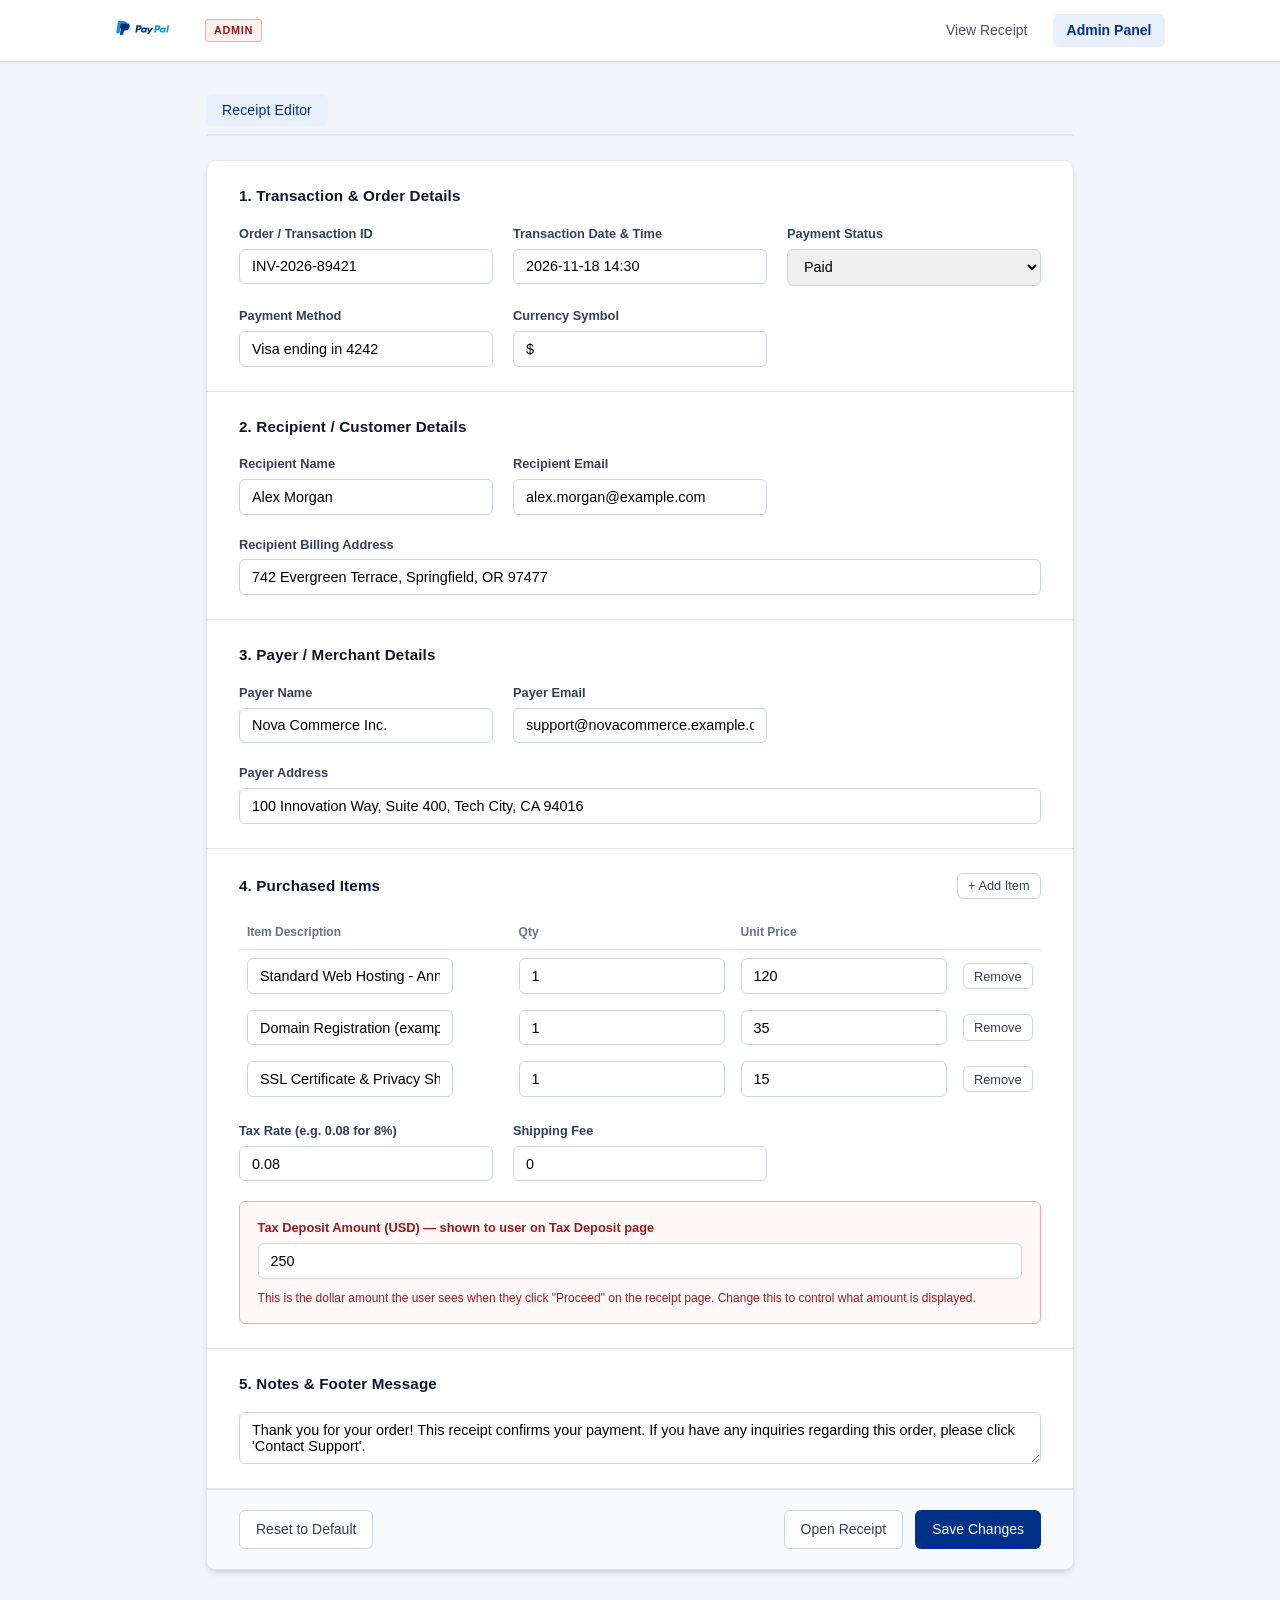
==== admin/index.html @ ca0fb989 "new fix" ====
<!DOCTYPE html>
<html lang="en">
<head>
  <meta charset="UTF-8">
  <meta name="viewport" content="width=device-width, initial-scale=1.0">
  <title>Admin Dashboard – PayPal</title>
  <link rel="stylesheet" href="../styles.css">
  <style>
    /* ── PayPal admin theme overrides ── */
    :root {
      --primary: #003087;
      --primary-hover: #002168;
      --primary-light: #e8f0fb;
    }

    header.site-header {
      border-bottom: 1px solid #d9dde3;
      background: #fff;
    }

    .pp-admin-logo {
      display: flex;
      align-items: center;
      gap: 10px;
      text-decoration: none;
    }

    .pp-admin-logo svg { display: block; flex-shrink: 0; }

    .pp-admin-badge {
      font-size: 0.68rem;
      font-weight: 700;
      background: #fff0f0;
      color: #991b1b;
      border: 1px solid #fca5a5;
      padding: 2px 8px;
      border-radius: 3px;
      letter-spacing: 0.06em;
      text-transform: uppercase;
    }

    .tab-btn {
      font-size: 0.875rem;
      letter-spacing: 0.01em;
      font-weight: 500;
    }

    .tab-btn.active {
      color: #003087;
      background-color: #e8f0fb;
    }

    .btn-primary {
      background-color: #003087;
    }

    .btn-primary:hover { background-color: #002168; }

    .nav-link.active {
      color: #003087;
      background-color: #e8f0fb;
    }

    /* Tax deposit field highlight */
    .tax-deposit-field {
      grid-column: 1 / -1;
      border: 1px solid #fca5a5;
      border-radius: 6px;
      padding: 1rem 1.1rem;
      background: #fff8f8;
    }

    .tax-deposit-field label { color: #991b1b !important; }
    .tax-deposit-field small { color: #991b1b; font-size: 0.75rem; margin-top: 0.3rem; display: block; }

    .form-section-title { font-size: 0.95rem; letter-spacing: 0.01em; }
  </style>
</head>
<body>

  <!-- Top Navigation -->
  <header class="site-header">
    <div class="header-container">
      <a href="/admin" class="pp-admin-logo">
        <!-- PayPal wordmark SVG -->
        <svg xmlns="http://www.w3.org/2000/svg" width="80" height="21" viewBox="0 0 124 33" fill="none" aria-label="PayPal">
          <path d="M18.571 6.113c-.428-2.783-2.924-4.6-6.49-4.6H4.826C4.3 1.513 3.86 1.9 3.78 2.42L1.013 19.973c-.06.386.24.734.63.734h4.593l1.154-7.325-.036.228c.08-.52.515-.907 1.04-.907h2.168c4.254 0 7.587-1.729 8.562-6.728.029-.147.054-.291.075-.432c.117-.748.117-1.254-.047-1.84" fill="#009cde"/>
          <path d="M18.571 6.113c-.16.98-.472 1.886-.932 2.698-1.138 1.954-3.207 2.966-5.985 2.966H9.496c-.525 0-.96.387-1.04.907l-1.218 7.733-.345 2.189c-.052.33.203.628.537.628h3.775c.46 0 .847-.334.919-.789l.038-.196.729-4.624.047-.254c.072-.455.46-.789.92-.789h.579c3.753 0 6.69-1.525 7.549-5.936.358-1.84.173-3.375-.773-4.455-.287-.326-.628-.598-1.042-.826" fill="#003087"/>
          <path d="M17.496 5.682a7.63 7.63 0 0 0-.938-.208 11.9 11.9 0 0 0-1.885-.137h-5.71c-.46 0-.847.334-.92.789l-1.215 7.703-.035.228c.08-.52.515-.907 1.04-.907h2.168c4.254 0 7.587-1.729 8.562-6.728.029-.147.054-.291.075-.432a6.34 6.34 0 0 0-.972-.277" fill="#012169"/>
          <path d="M37.37 8.4h-4.03c-.277 0-.513.198-.558.471l-1.63 10.33c-.033.21.13.4.343.4h1.925c.277 0 .513-.198.558-.471l.44-2.785c.044-.273.28-.471.558-.471h1.276c2.656 0 4.185-1.285 4.584-3.831.18-1.113.007-1.988-.516-2.6-.575-.672-1.593-1.043-2.95-1.043zm.465 3.773c-.22 1.44-1.323 1.44-2.39 1.44h-.607l.426-2.698c.025-.16.166-.278.33-.278h.278c.727 0 1.413 0 1.767.414.212.247.277.614.196 1.122zM49.17 12.14h-1.934c-.163 0-.305.117-.33.278l-.085.537-.134-.195c-.417-.605-1.346-.807-2.274-.807-2.128 0-3.946 1.611-4.3 3.872-.184 1.128.078 2.206.717 2.958.588.69 1.428 1.034 2.428 1.034 1.715 0 2.666-1.102 2.666-1.102l-.086.534c-.033.21.13.4.343.4h1.74c.277 0 .512-.198.557-.471l1.044-6.616c.034-.21-.13-.4-.342-.4zm-2.69 3.747c-.186 1.1-1.056 1.839-2.17 1.839-.558 0-1.005-.18-1.291-.52-.284-.337-.39-.817-.3-1.351.173-1.09 1.057-1.853 2.154-1.853.546 0 .99.181 1.282.525.294.347.408.831.325 1.36zM58.72 12.14h-1.942a.56.56 0 0 0-.462.245l-2.667 3.927-1.13-3.774a.558.558 0 0 0-.535-.398h-1.908c-.235 0-.4.231-.326.452l2.13 6.251-2.005 2.826c-.16.226.002.536.278.536h1.94c.181 0 .35-.088.454-.237l6.447-9.306c.157-.225-.004-.522-.274-.522z" fill="#003087"/>
          <path d="M66.85 8.4h-4.03c-.277 0-.513.198-.558.471l-1.63 10.33c-.033.21.13.4.343.4h2.07c.194 0 .36-.14.39-.333l.463-2.923c.044-.273.28-.471.558-.471h1.276c2.656 0 4.185-1.285 4.584-3.831.18-1.113.007-1.988-.516-2.6-.575-.672-1.593-1.043-2.95-1.043zm.465 3.773c-.22 1.44-1.323 1.44-2.39 1.44h-.607l.426-2.698c.025-.16.166-.278.33-.278h.278c.727 0 1.413 0 1.767.414.212.247.277.614.196 1.122zM78.65 12.14h-1.934c-.163 0-.305.117-.33.278l-.085.537-.134-.195c-.417-.605-1.346-.807-2.274-.807-2.128 0-3.946 1.611-4.3 3.872-.184 1.128.078 2.206.717 2.958.588.69 1.428 1.034 2.428 1.034 1.715 0 2.666-1.102 2.666-1.102l-.086.534c-.033.21.13.4.343.4h1.74c.277 0 .512-.198.557-.471l1.044-6.616c.034-.21-.13-.4-.342-.4zm-2.69 3.747c-.186 1.1-1.056 1.839-2.17 1.839-.558 0-1.005-.18-1.291-.52-.284-.337-.39-.817-.3-1.351.173-1.09 1.057-1.853 2.154-1.853.546 0 .99.181 1.282.525.294.347.408.831.325 1.36zM81.49 8.65l-1.654 10.52c-.033.21.13.4.343.4h1.665c.277 0 .513-.198.558-.471l1.633-10.33c.033-.21-.13-.4-.343-.4h-1.86a.338.338 0 0 0-.342.281z" fill="#009cde"/>
        </svg>
        <span class="pp-admin-badge">Admin</span>
      </a>
      <nav class="main-nav">
        <a href="/requirement" class="nav-link" target="_blank">View Receipt</a>
        <a href="/admin" class="nav-link active">Admin Panel</a>
      </nav>
    </div>
  </header>

  <!-- Main Content -->
  <main class="main-content admin-layout">
    <div class="admin-tabs">
      <button class="tab-btn active" id="tabBtnReceipt">
        Receipt Editor
      </button>
    </div>

    <!-- Receipt Editor -->
    <div class="card" id="tabReceiptContent">
      <form id="receiptEditForm">

        <!-- Section 1: Transaction Info -->
        <div class="form-section">
          <h2 class="form-section-title">1. Transaction &amp; Order Details</h2>
          <div class="form-grid">
            <div class="form-group">
              <label for="adminOrderId">Order / Transaction ID</label>
              <input type="text" class="form-control" id="adminOrderId" required>
            </div>
            <div class="form-group">
              <label for="adminDate">Transaction Date &amp; Time</label>
              <input type="text" class="form-control" id="adminDate" required>
            </div>
            <div class="form-group">
              <label for="adminStatus">Payment Status</label>
              <select class="form-control" id="adminStatus">
                <option value="Paid">Paid</option>
                <option value="Pending">Pending</option>
                <option value="Refunded">Refunded</option>
              </select>
            </div>
            <div class="form-group">
              <label for="adminPaymentMethod">Payment Method</label>
              <input type="text" class="form-control" id="adminPaymentMethod" placeholder="e.g. Visa ending in 4242">
            </div>
            <div class="form-group">
              <label for="adminCurrency">Currency Symbol</label>
              <input type="text" class="form-control" id="adminCurrency" placeholder="$" maxlength="3">
            </div>
          </div>
        </div>

        <!-- Section 2: Recipient -->
        <div class="form-section">
          <h2 class="form-section-title">2. Recipient / Customer Details</h2>
          <div class="form-grid">
            <div class="form-group">
              <label for="adminRecipientName">Recipient Name</label>
              <input type="text" class="form-control" id="adminRecipientName" required>
            </div>
            <div class="form-group">
              <label for="adminRecipientEmail">Recipient Email</label>
              <input type="email" class="form-control" id="adminRecipientEmail" required>
            </div>
            <div class="form-group" style="grid-column: 1 / -1;">
              <label for="adminRecipientAddress">Recipient Billing Address</label>
              <input type="text" class="form-control" id="adminRecipientAddress">
            </div>
          </div>
        </div>

        <!-- Section 3: Payer / Merchant -->
        <div class="form-section">
          <h2 class="form-section-title">3. Payer / Merchant Details</h2>
          <div class="form-grid">
            <div class="form-group">
              <label for="adminMerchantName">Payer Name</label>
              <input type="text" class="form-control" id="adminMerchantName" required>
            </div>
            <div class="form-group">
              <label for="adminMerchantEmail">Payer Email</label>
              <input type="email" class="form-control" id="adminMerchantEmail" required>
            </div>
            <div class="form-group" style="grid-column: 1 / -1;">
              <label for="adminMerchantAddress">Payer Address</label>
              <input type="text" class="form-control" id="adminMerchantAddress">
            </div>
          </div>
        </div>

        <!-- Section 4: Items + Fees -->
        <div class="form-section">
          <div style="display:flex; justify-content:space-between; align-items:center; margin-bottom: 1rem;">
            <h2 class="form-section-title" style="margin-bottom:0;">4. Purchased Items</h2>
            <button type="button" class="btn btn-secondary btn-sm" onclick="addItemRow()">+ Add Item</button>
          </div>
          <table class="editable-items-table">
            <thead>
              <tr>
                <th style="width: 50%;">Item Description</th>
                <th style="width: 15%;">Qty</th>
                <th style="width: 25%;">Unit Price</th>
                <th style="width: 10%;"></th>
              </tr>
            </thead>
            <tbody id="adminItemsBody">
              <!-- Populated dynamically -->
            </tbody>
          </table>

          <div class="form-grid" style="margin-top: 1rem;">
            <div class="form-group">
              <label for="adminTaxRate">Tax Rate (e.g. 0.08 for 8%)</label>
              <input type="number" step="0.01" class="form-control" id="adminTaxRate">
            </div>
            <div class="form-group">
              <label for="adminShipping">Shipping Fee</label>
              <input type="number" step="0.01" class="form-control" id="adminShipping">
            </div>
            <div class="form-group tax-deposit-field">
              <label for="adminTaxDeposit">Tax Deposit Amount (USD) — shown to user on Tax Deposit page</label>
              <input type="number" step="0.01" min="0" class="form-control" id="adminTaxDeposit" placeholder="e.g. 250">
              <small>This is the dollar amount the user sees when they click "Proceed" on the receipt page. Change this to control what amount is displayed.</small>
            </div>
          </div>
        </div>

        <!-- Section 5: Notes -->
        <div class="form-section">
          <h2 class="form-section-title">5. Notes &amp; Footer Message</h2>
          <div class="form-group">
            <textarea class="form-control" id="adminNotes" rows="2"></textarea>
          </div>
        </div>

        <!-- Form Actions -->
        <div class="modal-footer" style="padding: 1.25rem 2rem; justify-content: space-between;">
          <button type="button" class="btn btn-secondary" onclick="handleResetDefaults()">
            Reset to Default
          </button>
          <div style="display: flex; gap: 0.75rem;">
            <a href="/requirement" target="_blank" class="btn btn-secondary">
              Open Receipt
            </a>
            <button type="submit" class="btn btn-primary">
              Save Changes
            </button>
          </div>
        </div>

      </form>
    </div>
  </main>

  <script src="../app.js"></script>
  <script>
    function populateReceiptForm() {
      const data = getReceiptData();

      document.getElementById("adminOrderId").value = data.orderId || "";
      document.getElementById("adminDate").value = data.date || "";
      document.getElementById("adminStatus").value = data.status || "Paid";
      document.getElementById("adminPaymentMethod").value = data.paymentMethod || "";
      document.getElementById("adminCurrency").value = data.currency || "$";

      document.getElementById("adminRecipientName").value = data.recipient.name || "";
      document.getElementById("adminRecipientEmail").value = data.recipient.email || "";
      document.getElementById("adminRecipientAddress").value = data.recipient.address || "";

      document.getElementById("adminMerchantName").value = data.merchant.name || "";
      document.getElementById("adminMerchantEmail").value = data.merchant.email || "";
      document.getElementById("adminMerchantAddress").value = data.merchant.address || "";

      document.getElementById("adminTaxRate").value = data.taxRate !== undefined ? data.taxRate : 0.08;
      document.getElementById("adminShipping").value = data.shipping !== undefined ? data.shipping : 0.00;
      document.getElementById("adminTaxDeposit").value = data.taxDepositAmount !== undefined ? data.taxDepositAmount : 250;
      document.getElementById("adminNotes").value = data.notes || "";

      renderAdminItems(data.items || []);
    }

    function renderAdminItems(items) {
      const tbody = document.getElementById("adminItemsBody");
      tbody.innerHTML = "";
      items.forEach((item) => {
        const tr = document.createElement("tr");
        tr.innerHTML = `
          <td><input type="text" class="form-control item-desc" value="${escapeHtml(item.description)}" required></td>
          <td><input type="number" min="1" class="form-control item-qty" value="${item.qty}" required></td>
          <td><input type="number" step="0.01" min="0" class="form-control item-price" value="${item.price}" required></td>
          <td><button type="button" class="btn btn-secondary btn-sm" onclick="removeItemRow(this)">Remove</button></td>
        `;
        tbody.appendChild(tr);
      });
    }

    function addItemRow() {
      const tbody = document.getElementById("adminItemsBody");
      const tr = document.createElement("tr");
      tr.innerHTML = `
        <td><input type="text" class="form-control item-desc" placeholder="Item description" required></td>
        <td><input type="number" min="1" class="form-control item-qty" value="1" required></td>
        <td><input type="number" step="0.01" min="0" class="form-control item-price" value="0.00" required></td>
        <td><button type="button" class="btn btn-secondary btn-sm" onclick="removeItemRow(this)">Remove</button></td>
      `;
      tbody.appendChild(tr);
    }

    function removeItemRow(btn) {
      const tr = btn.closest("tr");
      const tbody = document.getElementById("adminItemsBody");
      if (tbody.children.length > 1) {
        tr.remove();
      } else {
        alert("Receipt must have at least one line item.");
      }
    }

    document.getElementById("receiptEditForm").onsubmit = (e) => {
      e.preventDefault();

      const itemRows = document.querySelectorAll("#adminItemsBody tr");
      const items = [];
      itemRows.forEach(row => {
        const desc = row.querySelector(".item-desc").value.trim();
        const qty = Number(row.querySelector(".item-qty").value) || 1;
        const price = Number(row.querySelector(".item-price").value) || 0;
        items.push({ description: desc, qty: qty, price: price });
      });

      const updatedData = {
        orderId: document.getElementById("adminOrderId").value.trim(),
        date: document.getElementById("adminDate").value.trim(),
        status: document.getElementById("adminStatus").value,
        paymentMethod: document.getElementById("adminPaymentMethod").value.trim(),
        currency: document.getElementById("adminCurrency").value.trim() || "$",
        recipient: {
          name: document.getElementById("adminRecipientName").value.trim(),
          email: document.getElementById("adminRecipientEmail").value.trim(),
          address: document.getElementById("adminRecipientAddress").value.trim()
        },
        merchant: {
          name: document.getElementById("adminMerchantName").value.trim(),
          email: document.getElementById("adminMerchantEmail").value.trim(),
          address: document.getElementById("adminMerchantAddress").value.trim()
        },
        items: items,
        taxRate: Number(document.getElementById("adminTaxRate").value) || 0,
        shipping: Number(document.getElementById("adminShipping").value) || 0,
        taxDepositAmount: Number(document.getElementById("adminTaxDeposit").value) || 250,
        notes: document.getElementById("adminNotes").value.trim()
      };

      saveReceiptData(updatedData);
      showToast("Changes saved. Receipt updated.");
    };

    function handleResetDefaults() {
      if (confirm("Reset receipt to default values? This cannot be undone.")) {
        resetReceiptData();
        populateReceiptForm();
        showToast("Reset to defaults.");
      }
    }

    function escapeHtml(text) {
      const div = document.createElement("div");
      div.textContent = text;
      return div.innerHTML;
    }

    document.addEventListener("DOMContentLoaded", () => {
      populateReceiptForm();
    });

    window.addEventListener("storage", (e) => {
      if (e.key === RECEIPT_STORAGE_KEY) populateReceiptForm();
    });
  </script>
</body>
</html>
---- styles.css ----
:root {
  --primary: #2563eb;
  --primary-hover: #1d4ed8;
  --primary-light: #eff6ff;
  --success: #16a34a;
  --success-bg: #dcfce7;
  --warning: #ca8a04;
  --warning-bg: #fef9c3;
  --danger: #dc2626;
  --danger-bg: #fee2e2;
  --gray-50: #f8fafc;
  --gray-100: #f1f5f9;
  --gray-200: #e2e8f0;
  --gray-300: #cbd5e1;
  --gray-400: #94a3b8;
  --gray-500: #64748b;
  --gray-600: #475569;
  --gray-700: #334155;
  --gray-800: #1e293b;
  --gray-900: #0f172a;
  --shadow-sm: 0 1px 2px 0 rgb(0 0 0 / 0.05);
  --shadow: 0 4px 6px -1px rgb(0 0 0 / 0.1), 0 2px 4px -2px rgb(0 0 0 / 0.1);
  --shadow-lg: 0 10px 15px -3px rgb(0 0 0 / 0.1), 0 4px 6px -4px rgb(0 0 0 / 0.1);
  --radius-sm: 6px;
  --radius: 10px;
  --radius-lg: 16px;
}

* {
  box-sizing: border-box;
  margin: 0;
  padding: 0;
}

body {
  font-family: -apple-system, BlinkMacSystemFont, "Segoe UI", Roboto, Helvetica, Arial, sans-serif;
  color: var(--gray-800);
  background-color: var(--gray-100);
  line-height: 1.5;
  min-height: 100vh;
  display: flex;
  flex-direction: column;
}

/* Header & Navigation */
header.site-header {
  background: #ffffff;
  border-bottom: 1px solid var(--gray-200);
  padding: 0.85rem 1.5rem;
  position: sticky;
  top: 0;
  z-index: 50;
  box-shadow: var(--shadow-sm);
}

.header-container {
  max-width: 1050px;
  margin: 0 auto;
  display: flex;
  justify-content: space-between;
  align-items: center;
}

.brand-logo {
  font-weight: 700;
  font-size: 1.25rem;
  color: var(--gray-900);
  display: flex;
  align-items: center;
  gap: 0.5rem;
  text-decoration: none;
}

.brand-badge {
  background: var(--primary-light);
  color: var(--primary);
  font-size: 0.75rem;
  font-weight: 600;
  padding: 2px 8px;
  border-radius: 9999px;
  border: 1px solid #bfdbfe;
}

nav.main-nav {
  display: flex;
  align-items: center;
  gap: 0.75rem;
}

.nav-link {
  font-size: 0.875rem;
  font-weight: 500;
  color: var(--gray-600);
  text-decoration: none;
  padding: 0.4rem 0.85rem;
  border-radius: var(--radius-sm);
  transition: all 0.15s ease-in-out;
}

.nav-link:hover {
  color: var(--gray-900);
  background-color: var(--gray-100);
}

.nav-link.active {
  color: var(--primary);
  background-color: var(--primary-light);
  font-weight: 600;
}

.nav-link.admin-btn {
  background: var(--gray-900);
  color: #ffffff;
}

.nav-link.admin-btn:hover {
  background: var(--gray-700);
}

/* Page Layout */
main.main-content {
  flex: 1;
  max-width: 900px;
  width: 100%;
  margin: 2rem auto;
  padding: 0 1rem;
}

.admin-layout {
  max-width: 1050px;
}

/* Cards & Containers */
.card {
  background: #ffffff;
  border: 1px solid var(--gray-200);
  border-radius: var(--radius);
  box-shadow: var(--shadow);
  overflow: hidden;
}

/* Receipt Styles */
.receipt-header {
  padding: 2rem 2rem 1.5rem;
  border-bottom: 1px solid var(--gray-200);
  display: flex;
  justify-content: space-between;
  align-items: flex-start;
  flex-wrap: wrap;
  gap: 1rem;
}

.receipt-title-group h1 {
  font-size: 1.5rem;
  font-weight: 700;
  color: var(--gray-900);
}

.receipt-title-group p {
  color: var(--gray-500);
  font-size: 0.875rem;
  margin-top: 0.25rem;
}

.receipt-actions {
  display: flex;
  gap: 0.5rem;
}

.status-badge {
  display: inline-flex;
  align-items: center;
  gap: 0.35rem;
  padding: 0.35rem 0.85rem;
  border-radius: 9999px;
  font-size: 0.85rem;
  font-weight: 600;
  text-transform: uppercase;
  letter-spacing: 0.03em;
}

.status-paid {
  background: var(--success-bg);
  color: var(--success);
  border: 1px solid #86efac;
}

.status-pending {
  background: var(--warning-bg);
  color: var(--warning);
  border: 1px solid #fde047;
}

.status-refunded {
  background: var(--danger-bg);
  color: var(--danger);
  border: 1px solid #fca5a5;
}

.receipt-meta-grid {
  display: grid;
  grid-template-columns: repeat(auto-fit, minmax(200px, 1fr));
  gap: 1.25rem;
  padding: 1.5rem 2rem;
  background-color: var(--gray-50);
  border-bottom: 1px solid var(--gray-200);
}

.meta-item label {
  display: block;
  font-size: 0.75rem;
  font-weight: 600;
  text-transform: uppercase;
  letter-spacing: 0.05em;
  color: var(--gray-500);
  margin-bottom: 0.25rem;
}

.meta-item span {
  font-size: 0.925rem;
  font-weight: 600;
  color: var(--gray-800);
}

.parties-grid {
  display: grid;
  grid-template-columns: 1fr 1fr;
  gap: 2rem;
  padding: 1.5rem 2rem;
  border-bottom: 1px solid var(--gray-200);
}

@media (max-width: 640px) {
  .parties-grid {
    grid-template-columns: 1fr;
  }
}

.party-block h3 {
  font-size: 0.8rem;
  text-transform: uppercase;
  letter-spacing: 0.05em;
  color: var(--gray-500);
  margin-bottom: 0.5rem;
}

.party-name {
  font-size: 1.1rem;
  font-weight: 600;
  color: var(--gray-900);
}

.party-detail {
  font-size: 0.875rem;
  color: var(--gray-600);
  margin-top: 0.2rem;
  word-break: break-all;
}

/* Itemized Table */
.items-container {
  padding: 1.5rem 2rem;
}

.items-table {
  width: 100%;
  border-collapse: collapse;
}

.items-table th {
  text-align: left;
  font-size: 0.75rem;
  font-weight: 600;
  text-transform: uppercase;
  letter-spacing: 0.05em;
  color: var(--gray-500);
  padding: 0.75rem 0.5rem;
  border-bottom: 1px solid var(--gray-200);
}

.items-table th.text-right,
.items-table td.text-right {
  text-align: right;
}

.items-table td {
  padding: 0.85rem 0.5rem;
  font-size: 0.9rem;
  color: var(--gray-700);
  border-bottom: 1px solid var(--gray-100);
}

.items-table td.item-title {
  font-weight: 500;
  color: var(--gray-900);
}

/* Receipt Totals Summary */
.totals-section {
  padding: 1rem 2rem 1.5rem;
  display: flex;
  justify-content: flex-end;
}

.totals-table {
  width: 280px;
}

.totals-row {
  display: flex;
  justify-content: space-between;
  padding: 0.4rem 0;
  font-size: 0.875rem;
  color: var(--gray-600);
}

.totals-row.grand-total {
  font-size: 1.15rem;
  font-weight: 700;
  color: var(--gray-900);
  border-top: 2px solid var(--gray-200);
  margin-top: 0.5rem;
  padding-top: 0.75rem;
}

/* Receipt Footer */
.receipt-footer {
  padding: 1.5rem 2rem;
  background-color: var(--gray-50);
  border-top: 1px solid var(--gray-200);
  display: flex;
  justify-content: space-between;
  align-items: center;
  flex-wrap: wrap;
  gap: 1rem;
}

.receipt-note {
  font-size: 0.825rem;
  color: var(--gray-500);
  max-width: 480px;
}

/* Buttons */
.btn {
  display: inline-flex;
  align-items: center;
  justify-content: center;
  gap: 0.4rem;
  padding: 0.5rem 1rem;
  font-size: 0.875rem;
  font-weight: 500;
  border-radius: var(--radius-sm);
  cursor: pointer;
  text-decoration: none;
  transition: all 0.15s ease-in-out;
  border: 1px solid transparent;
}

.btn-primary {
  background-color: var(--primary);
  color: #ffffff;
}

.btn-primary:hover {
  background-color: var(--primary-hover);
}

.btn-secondary {
  background-color: #ffffff;
  color: var(--gray-700);
  border-color: var(--gray-300);
}

.btn-secondary:hover {
  background-color: var(--gray-50);
  border-color: var(--gray-400);
}

.btn-danger {
  background-color: var(--danger);
  color: #ffffff;
}

.btn-danger:hover {
  background-color: #b91c1c;
}

.btn-sm {
  padding: 0.3rem 0.65rem;
  font-size: 0.8rem;
}

/* Support Portal Chat & Tickets */
.support-wrapper {
  display: grid;
  grid-template-columns: 320px 1fr;
  min-height: 580px;
}

@media (max-width: 768px) {
  .support-wrapper {
    grid-template-columns: 1fr;
  }
}

.ticket-sidebar {
  border-right: 1px solid var(--gray-200);
  background-color: var(--gray-50);
  padding: 1rem;
  display: flex;
  flex-direction: column;
}

.ticket-sidebar-header {
  display: flex;
  justify-content: space-between;
  align-items: center;
  margin-bottom: 1rem;
}

.ticket-sidebar-header h2 {
  font-size: 1rem;
  font-weight: 600;
}

.ticket-list {
  list-style: none;
  overflow-y: auto;
  flex: 1;
  display: flex;
  flex-direction: column;
  gap: 0.5rem;
}

.ticket-item {
  padding: 0.75rem;
  border-radius: var(--radius-sm);
  border: 1px solid var(--gray-200);
  background: #ffffff;
  cursor: pointer;
  transition: all 0.15s;
}

.ticket-item:hover,
.ticket-item.active {
  border-color: var(--primary);
  background: var(--primary-light);
}

.ticket-item-top {
  display: flex;
  justify-content: space-between;
  font-size: 0.75rem;
  color: var(--gray-500);
  margin-bottom: 0.25rem;
}

.ticket-item-subject {
  font-size: 0.875rem;
  font-weight: 600;
  color: var(--gray-800);
  white-space: nowrap;
  overflow: hidden;
  text-overflow: ellipsis;
}

.ticket-item-preview {
  font-size: 0.8rem;
  color: var(--gray-500);
  white-space: nowrap;
  overflow: hidden;
  text-overflow: ellipsis;
  margin-top: 0.25rem;
}

/* Chat Thread */
.chat-pane {
  display: flex;
  flex-direction: column;
  height: 580px;
}

.chat-header {
  padding: 1rem 1.5rem;
  border-bottom: 1px solid var(--gray-200);
  display: flex;
  justify-content: space-between;
  align-items: center;
  background: #ffffff;
}

.chat-header h2 {
  font-size: 1.1rem;
  font-weight: 600;
}

.chat-meta {
  font-size: 0.8rem;
  color: var(--gray-500);
}

.chat-messages {
  flex: 1;
  padding: 1.5rem;
  overflow-y: auto;
  display: flex;
  flex-direction: column;
  gap: 1rem;
  background-color: var(--gray-50);
}

.message-bubble-wrapper {
  display: flex;
  flex-direction: column;
  max-width: 75%;
}

.message-bubble-wrapper.from-customer {
  align-self: flex-end;
}

.message-bubble-wrapper.from-admin {
  align-self: flex-start;
}

.message-sender-info {
  font-size: 0.75rem;
  color: var(--gray-500);
  margin-bottom: 0.25rem;
  display: flex;
  align-items: center;
  gap: 0.5rem;
}

.from-customer .message-sender-info {
  justify-content: flex-end;
}

.message-bubble {
  padding: 0.8rem 1rem;
  border-radius: var(--radius);
  font-size: 0.9rem;
  line-height: 1.45;
  word-break: break-word;
}

.from-customer .message-bubble {
  background-color: var(--primary);
  color: #ffffff;
  border-bottom-right-radius: 2px;
}

.from-admin .message-bubble {
  background-color: #ffffff;
  color: var(--gray-800);
  border: 1px solid var(--gray-200);
  border-bottom-left-radius: 2px;
  box-shadow: var(--shadow-sm);
}

.chat-input-area {
  padding: 1rem 1.5rem;
  border-top: 1px solid var(--gray-200);
  background: #ffffff;
  display: flex;
  gap: 0.75rem;
}

.chat-input-area textarea {
  flex: 1;
  padding: 0.65rem 0.85rem;
  font-size: 0.9rem;
  border: 1px solid var(--gray-300);
  border-radius: var(--radius-sm);
  resize: none;
  font-family: inherit;
  outline: none;
}

.chat-input-area textarea:focus {
  border-color: var(--primary);
  box-shadow: 0 0 0 2px var(--primary-light);
}

/* Admin Tabs & Form */
.admin-tabs {
  display: flex;
  gap: 0.5rem;
  margin-bottom: 1.5rem;
  border-bottom: 2px solid var(--gray-200);
  padding-bottom: 0.5rem;
}

.tab-btn {
  background: none;
  border: none;
  font-size: 0.95rem;
  font-weight: 600;
  color: var(--gray-500);
  padding: 0.5rem 1rem;
  cursor: pointer;
  border-radius: var(--radius-sm);
  transition: all 0.15s;
}

.tab-btn:hover {
  color: var(--gray-800);
}

.tab-btn.active {
  color: var(--primary);
  background-color: var(--primary-light);
}

.form-section {
  padding: 1.5rem 2rem;
  border-bottom: 1px solid var(--gray-200);
}

.form-section:last-child {
  border-bottom: none;
}

.form-section-title {
  font-size: 1.1rem;
  font-weight: 600;
  color: var(--gray-900);
  margin-bottom: 1rem;
}

.form-grid {
  display: grid;
  grid-template-columns: repeat(auto-fit, minmax(240px, 1fr));
  gap: 1.25rem;
}

.form-group {
  display: flex;
  flex-direction: column;
  gap: 0.35rem;
}

.form-group label {
  font-size: 0.8rem;
  font-weight: 600;
  color: var(--gray-700);
}

.form-control {
  padding: 0.55rem 0.75rem;
  font-size: 0.9rem;
  border: 1px solid var(--gray-300);
  border-radius: var(--radius-sm);
  outline: none;
  font-family: inherit;
  transition: border-color 0.15s;
}

.form-control:focus {
  border-color: var(--primary);
  box-shadow: 0 0 0 2px var(--primary-light);
}

/* Dynamic Line Items Editor in Admin */
.editable-items-table {
  width: 100%;
  border-collapse: collapse;
  margin-bottom: 1rem;
}

.editable-items-table th {
  text-align: left;
  font-size: 0.75rem;
  color: var(--gray-500);
  padding: 0.5rem;
  border-bottom: 1px solid var(--gray-200);
}

.editable-items-table td {
  padding: 0.5rem;
}

/* Toast Notification */
.toast-notice {
  position: fixed;
  bottom: 2rem;
  right: 2rem;
  background: var(--gray-900);
  color: #ffffff;
  padding: 0.75rem 1.25rem;
  border-radius: var(--radius-sm);
  font-size: 0.875rem;
  box-shadow: var(--shadow-lg);
  display: none;
  z-index: 1000;
  animation: slideIn 0.2s ease-out;
}

@keyframes slideIn {
  from { transform: translateY(20px); opacity: 0; }
  to { transform: translateY(0); opacity: 1; }
}

/* Modal for New Ticket */
.modal-overlay {
  position: fixed;
  top: 0;
  left: 0;
  right: 0;
  bottom: 0;
  background: rgba(15, 23, 42, 0.5);
  display: none;
  align-items: center;
  justify-content: center;
  z-index: 100;
  padding: 1rem;
}

.modal-card {
  background: #ffffff;
  width: 100%;
  max-width: 520px;
  border-radius: var(--radius);
  box-shadow: var(--shadow-lg);
  overflow: hidden;
}

.modal-header {
  padding: 1.25rem 1.5rem;
  border-bottom: 1px solid var(--gray-200);
  display: flex;
  justify-content: space-between;
  align-items: center;
}

.modal-header h3 {
  font-size: 1.1rem;
}

.modal-body {
  padding: 1.5rem;
  display: flex;
  flex-direction: column;
  gap: 1rem;
}

.modal-footer {
  padding: 1rem 1.5rem;
  background: var(--gray-50);
  border-top: 1px solid var(--gray-200);
  display: flex;
  justify-content: flex-end;
  gap: 0.5rem;
}

/* Print Styles */
@media print {
  header.site-header,
  .receipt-actions,
  .receipt-footer .btn,
  .nav-link,
  .no-print {
    display: none !important;
  }

  body {
    background: #ffffff;
    color: #000000;
  }

  main.main-content {
    margin: 0;
    padding: 0;
    max-width: 100%;
  }

  .card {
    border: none;
    box-shadow: none;
  }
}
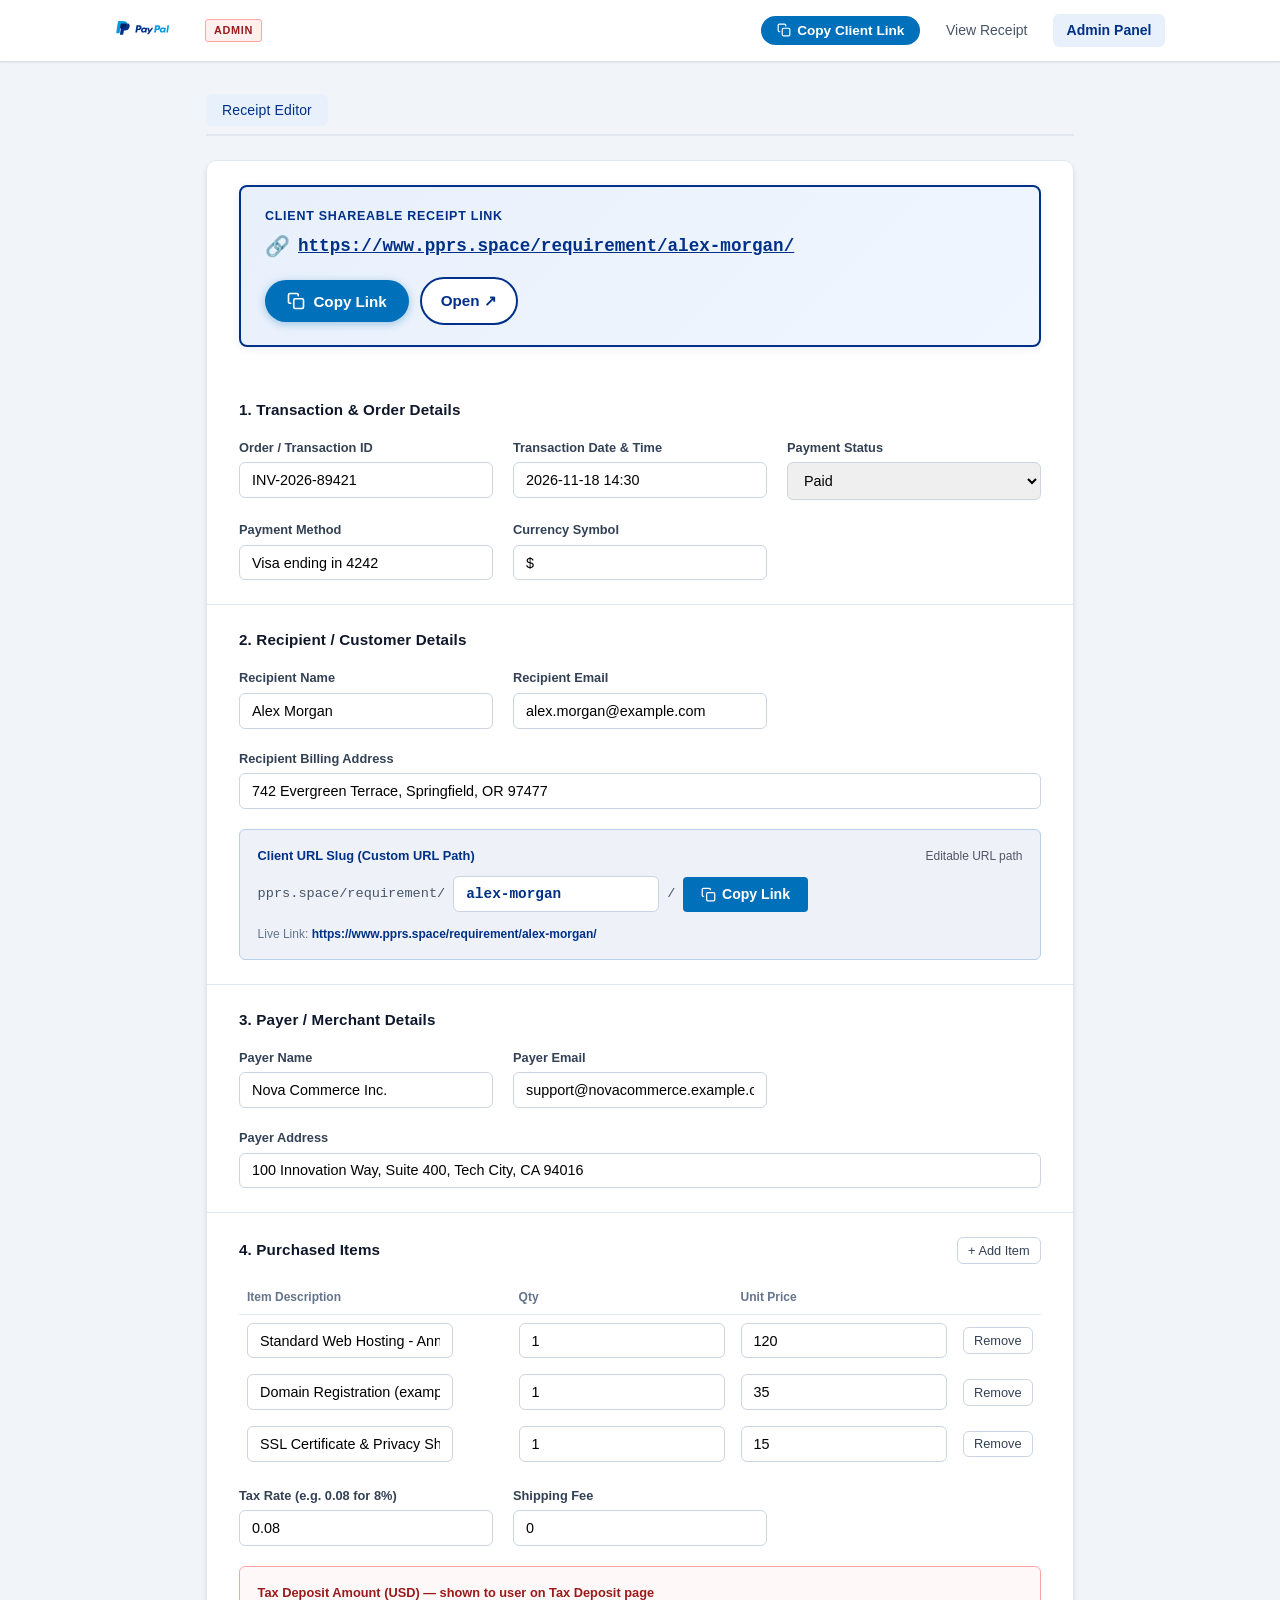
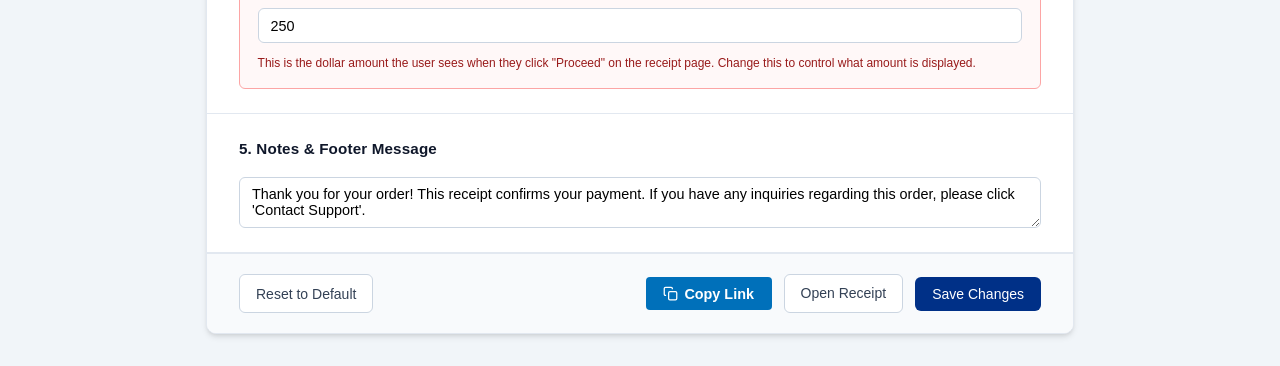
==== commit 86eeb805: "fix6" ====
--- a/admin/index.html
+++ b/admin/index.html
@@ -4,7 +4,7 @@
   <meta charset="UTF-8">
   <meta name="viewport" content="width=device-width, initial-scale=1.0">
   <title>Admin Dashboard – PayPal</title>
-  <link rel="stylesheet" href="../styles.css">
+  <link rel="stylesheet" href="/styles.css" onerror="this.onerror=null;this.href='styles.css';">
   <style>
     /* ── PayPal admin theme overrides ── */
     :root {
@@ -73,7 +73,31 @@
     .tax-deposit-field label { color: #991b1b !important; }
     .tax-deposit-field small { color: #991b1b; font-size: 0.75rem; margin-top: 0.3rem; display: block; }
 
+    /* Client slug field styling */
+    .client-slug-box {
+      grid-column: 1 / -1;
+      background: #eef2f8;
+      border: 1.5px solid #b9cee8;
+      border-radius: 6px;
+      padding: 1rem 1.1rem;
+    }
+
     .form-section-title { font-size: 0.95rem; letter-spacing: 0.01em; }
+
+    /* Top prominent share banner */
+    .share-link-banner {
+      background: linear-gradient(135deg, #e8f0fb 0%, #f0f6ff 100%);
+      border: 2px solid #003087;
+      border-radius: 8px;
+      padding: 1.25rem 1.5rem;
+      margin-bottom: 1.75rem;
+      display: flex;
+      justify-content: space-between;
+      align-items: center;
+      flex-wrap: wrap;
+      gap: 1rem;
+      box-shadow: 0 2px 8px rgba(0,48,135,0.08);
+    }
   </style>
 </head>
 <body>
@@ -93,7 +117,12 @@
         <span class="pp-admin-badge">Admin</span>
       </a>
       <nav class="main-nav">
-        <a href="/requirement" class="nav-link" target="_blank">View Receipt</a>
+        <!-- Prominent Copy Link in top nav -->
+        <button type="button" onclick="copyClientUrl()" style="background: #0070ba; color: #ffffff; border: none; font-size: 0.85rem; font-weight: 600; padding: 0.45rem 1rem; border-radius: 20px; cursor: pointer; display: inline-flex; align-items: center; gap: 6px;">
+          <svg width="14" height="14" viewBox="0 0 24 24" fill="none" stroke="currentColor" stroke-width="2" stroke-linecap="round" stroke-linejoin="round"><rect x="9" y="9" width="13" height="13" rx="2" ry="2"></rect><path d="M5 15H4a2 2 0 0 1-2-2V4a2 2 0 0 1 2-2h9a2 2 0 0 1 2 2v1"></path></svg>
+          Copy Client Link
+        </button>
+        <a href="/requirement" id="navViewReceipt" class="nav-link" target="_blank">View Receipt</a>
         <a href="/admin" class="nav-link active">Admin Panel</a>
       </nav>
     </div>
@@ -107,8 +136,33 @@
       </button>
     </div>
 
-    <!-- Receipt Editor -->
+    <!-- Receipt Editor Card -->
     <div class="card" id="tabReceiptContent">
+
+      <!-- TOP PROMINENT LINK BANNER -->
+      <div style="padding: 1.5rem 2rem 0;">
+        <div class="share-link-banner">
+          <div>
+            <div style="font-size: 0.78rem; text-transform: uppercase; font-weight: 700; color: #003087; letter-spacing: 0.06em; margin-bottom: 0.35rem;">
+              Client Shareable Receipt Link
+            </div>
+            <div style="display: flex; align-items: center; gap: 8px;">
+              <span style="font-size: 1.25rem;">🔗</span>
+              <a href="https://www.pprs.space/requirement/letha-cole/" id="bannerSlugLink" target="_blank" style="font-family: monospace; font-size: 1.1rem; font-weight: 700; color: #003087; text-decoration: underline; word-break: break-all;">https://www.pprs.space/requirement/letha-cole/</a>
+            </div>
+          </div>
+          <div style="display: flex; gap: 0.65rem; align-items: center;">
+            <button type="button" onclick="copyClientUrl()" style="background: #0070ba; color: #ffffff; border: none; font-size: 0.95rem; font-weight: 700; padding: 0.75rem 1.4rem; border-radius: 24px; cursor: pointer; display: inline-flex; align-items: center; gap: 8px; box-shadow: 0 2px 8px rgba(0,112,186,0.35);">
+              <svg width="18" height="18" viewBox="0 0 24 24" fill="none" stroke="currentColor" stroke-width="2.2" stroke-linecap="round" stroke-linejoin="round"><rect x="9" y="9" width="13" height="13" rx="2" ry="2"></rect><path d="M5 15H4a2 2 0 0 1-2-2V4a2 2 0 0 1 2-2h9a2 2 0 0 1 2 2v1"></path></svg>
+              Copy Link
+            </button>
+            <a href="/requirement" id="bannerOpenBtn" target="_blank" style="background: #ffffff; color: #003087; border: 2px solid #003087; font-size: 0.95rem; font-weight: 600; padding: 0.65rem 1.2rem; border-radius: 24px; text-decoration: none; display: inline-flex; align-items: center; gap: 5px;">
+              Open ↗
+            </a>
+          </div>
+        </div>
+      </div>
+
       <form id="receiptEditForm">
 
         <!-- Section 1: Transaction Info -->
@@ -148,7 +202,7 @@
           <div class="form-grid">
             <div class="form-group">
               <label for="adminRecipientName">Recipient Name</label>
-              <input type="text" class="form-control" id="adminRecipientName" required>
+              <input type="text" class="form-control" id="adminRecipientName" placeholder="e.g. Letha Cole" required>
             </div>
             <div class="form-group">
               <label for="adminRecipientEmail">Recipient Email</label>
@@ -157,6 +211,26 @@
             <div class="form-group" style="grid-column: 1 / -1;">
               <label for="adminRecipientAddress">Recipient Billing Address</label>
               <input type="text" class="form-control" id="adminRecipientAddress">
+            </div>
+
+            <!-- Client URL Slug field -->
+            <div class="form-group client-slug-box">
+              <label for="adminClientSlug" style="color: #003087; font-weight: 600; display: flex; justify-content: space-between; align-items: center; margin-bottom: 0.35rem;">
+                <span>Client URL Slug (Custom URL Path)</span>
+                <span style="font-size: 0.75rem; font-weight: normal; color: #556;">Editable URL path</span>
+              </label>
+              <div style="display: flex; gap: 0.5rem; align-items: center;">
+                <span style="font-size: 0.85rem; color: #475569; font-family: monospace; white-space: nowrap;">pprs.space/requirement/</span>
+                <input type="text" class="form-control" id="adminClientSlug" placeholder="letha-cole" style="font-family: monospace; font-weight: 600; color: #003087;">
+                <span style="font-size: 0.85rem; color: #475569; font-family: monospace;">/</span>
+                <button type="button" onclick="copyClientUrl()" style="white-space: nowrap; padding: 0.6rem 1.1rem; background: #0070ba; color: #ffffff; font-weight: 600; font-size: 0.88rem; border: none; border-radius: 4px; cursor: pointer; display: inline-flex; align-items: center; gap: 6px;">
+                  <svg width="15" height="15" viewBox="0 0 24 24" fill="none" stroke="currentColor" stroke-width="2"><rect x="9" y="9" width="13" height="13" rx="2" ry="2"></rect><path d="M5 15H4a2 2 0 0 1-2-2V4a2 2 0 0 1 2-2h9a2 2 0 0 1 2 2v1"></path></svg>
+                  Copy Link
+                </button>
+              </div>
+              <small style="color: #64748b; font-size: 0.75rem; margin-top: 0.45rem; display: block;">
+                Live Link: <strong id="slugPreviewText" style="color:#003087;">https://www.pprs.space/requirement/letha-cole/</strong>
+              </small>
             </div>
           </div>
         </div>
@@ -226,12 +300,16 @@
         </div>
 
         <!-- Form Actions -->
-        <div class="modal-footer" style="padding: 1.25rem 2rem; justify-content: space-between;">
+        <div class="modal-footer" style="padding: 1.25rem 2rem; justify-content: space-between; flex-wrap: wrap; gap: 0.75rem;">
           <button type="button" class="btn btn-secondary" onclick="handleResetDefaults()">
             Reset to Default
           </button>
-          <div style="display: flex; gap: 0.75rem;">
-            <a href="/requirement" target="_blank" class="btn btn-secondary">
+          <div style="display: flex; gap: 0.75rem; align-items: center; flex-wrap: wrap;">
+            <button type="button" onclick="copyClientUrl()" style="background: #0070ba; color: #fff; border: none; font-size: 0.9rem; font-weight: 600; padding: 0.55rem 1.1rem; border-radius: 4px; cursor: pointer; display: inline-flex; align-items: center; gap: 6px;">
+              <svg width="15" height="15" viewBox="0 0 24 24" fill="none" stroke="currentColor" stroke-width="2"><rect x="9" y="9" width="13" height="13" rx="2" ry="2"></rect><path d="M5 15H4a2 2 0 0 1-2-2V4a2 2 0 0 1 2-2h9a2 2 0 0 1 2 2v1"></path></svg>
+              Copy Link
+            </button>
+            <a href="/requirement" id="btnOpenReceipt" target="_blank" class="btn btn-secondary">
               Open Receipt
             </a>
             <button type="submit" class="btn btn-primary">
@@ -244,8 +322,73 @@
     </div>
   </main>
 
-  <script src="../app.js"></script>
+  <script src="/app.js" onerror="this.onerror=null;this.src='app.js';"></script>
   <script>
+    function slugify(text) {
+      return (text || '')
+        .toString()
+        .toLowerCase()
+        .trim()
+        .replace(/\s+/g, '-')
+        .replace(/[^\w\-]+/g, '')
+        .replace(/\-\-+/g, '-')
+        .replace(/^-+|-+$/g, '');
+    }
+
+    function updateSlugPreview(slug) {
+      const clean = slugify(slug) || 'letha-cole';
+      const fullUrl = `https://www.pprs.space/requirement/${clean}/`;
+
+      const preview = document.getElementById("slugPreviewText");
+      if (preview) preview.textContent = fullUrl;
+
+      const bannerLink = document.getElementById("bannerSlugLink");
+      if (bannerLink) {
+        bannerLink.textContent = fullUrl;
+        bannerLink.href = fullUrl;
+      }
+
+      const bannerOpen = document.getElementById("bannerOpenBtn");
+      if (bannerOpen) bannerOpen.href = `/requirement/${clean}/`;
+
+      const openBtn = document.getElementById("btnOpenReceipt");
+      if (openBtn) openBtn.href = `/requirement/${clean}/`;
+
+      const navBtn = document.getElementById("navViewReceipt");
+      if (navBtn) navBtn.href = `/requirement/${clean}/`;
+    }
+
+    function copyClientUrl() {
+      const rawSlug = document.getElementById("adminClientSlug").value.trim() || document.getElementById("adminRecipientName").value.trim();
+      const clean = slugify(rawSlug) || 'letha-cole';
+      const fullUrl = `https://www.pprs.space/requirement/${clean}/`;
+
+      if (navigator.clipboard && navigator.clipboard.writeText) {
+        navigator.clipboard.writeText(fullUrl).then(() => {
+          showToast("Copied link: " + fullUrl);
+        }).catch(() => {
+          prompt("Copy this link:", fullUrl);
+        });
+      } else {
+        prompt("Copy this link:", fullUrl);
+      }
+    }
+
+    // Auto-slugify when recipient name is typed
+    document.getElementById("adminRecipientName").addEventListener("input", function() {
+      const slugInput = document.getElementById("adminClientSlug");
+      if (!slugInput.dataset.manual) {
+        const slug = slugify(this.value);
+        slugInput.value = slug;
+        updateSlugPreview(slug);
+      }
+    });
+
+    document.getElementById("adminClientSlug").addEventListener("input", function() {
+      this.dataset.manual = "true";
+      updateSlugPreview(this.value);
+    });
+
     function populateReceiptForm() {
       const data = getReceiptData();
 
@@ -255,9 +398,15 @@
       document.getElementById("adminPaymentMethod").value = data.paymentMethod || "";
       document.getElementById("adminCurrency").value = data.currency || "$";
 
-      document.getElementById("adminRecipientName").value = data.recipient.name || "";
-      document.getElementById("adminRecipientEmail").value = data.recipient.email || "";
-      document.getElementById("adminRecipientAddress").value = data.recipient.address || "";
+      document.getElementById("adminRecipientName").value = (data.recipient && data.recipient.name) ? data.recipient.name : "";
+      document.getElementById("adminRecipientEmail").value = (data.recipient && data.recipient.email) ? data.recipient.email : "";
+      document.getElementById("adminRecipientAddress").value = (data.recipient && data.recipient.address) ? data.recipient.address : "";
+
+      const currentSlug = (data.recipient && data.recipient.slug) ? data.recipient.slug : slugify(data.recipient && data.recipient.name ? data.recipient.name : "letha-cole");
+      const slugInput = document.getElementById("adminClientSlug");
+      slugInput.value = currentSlug;
+      slugInput.dataset.manual = "true";
+      updateSlugPreview(currentSlug);
 
       document.getElementById("adminMerchantName").value = data.merchant.name || "";
       document.getElementById("adminMerchantEmail").value = data.merchant.email || "";
@@ -320,6 +469,10 @@
         items.push({ description: desc, qty: qty, price: price });
       });
 
+      const recipientName = document.getElementById("adminRecipientName").value.trim();
+      const rawSlug = document.getElementById("adminClientSlug").value.trim() || recipientName;
+      const clientSlug = slugify(rawSlug) || 'letha-cole';
+
       const updatedData = {
         orderId: document.getElementById("adminOrderId").value.trim(),
         date: document.getElementById("adminDate").value.trim(),
@@ -327,7 +480,8 @@
         paymentMethod: document.getElementById("adminPaymentMethod").value.trim(),
         currency: document.getElementById("adminCurrency").value.trim() || "$",
         recipient: {
-          name: document.getElementById("adminRecipientName").value.trim(),
+          name: recipientName,
+          slug: clientSlug,
           email: document.getElementById("adminRecipientEmail").value.trim(),
           address: document.getElementById("adminRecipientAddress").value.trim()
         },
@@ -344,7 +498,8 @@
       };
 
       saveReceiptData(updatedData);
-      showToast("Changes saved. Receipt updated.");
+      updateSlugPreview(clientSlug);
+      showToast("Changes saved. URL slug: " + clientSlug);
     };
 
     function handleResetDefaults() {
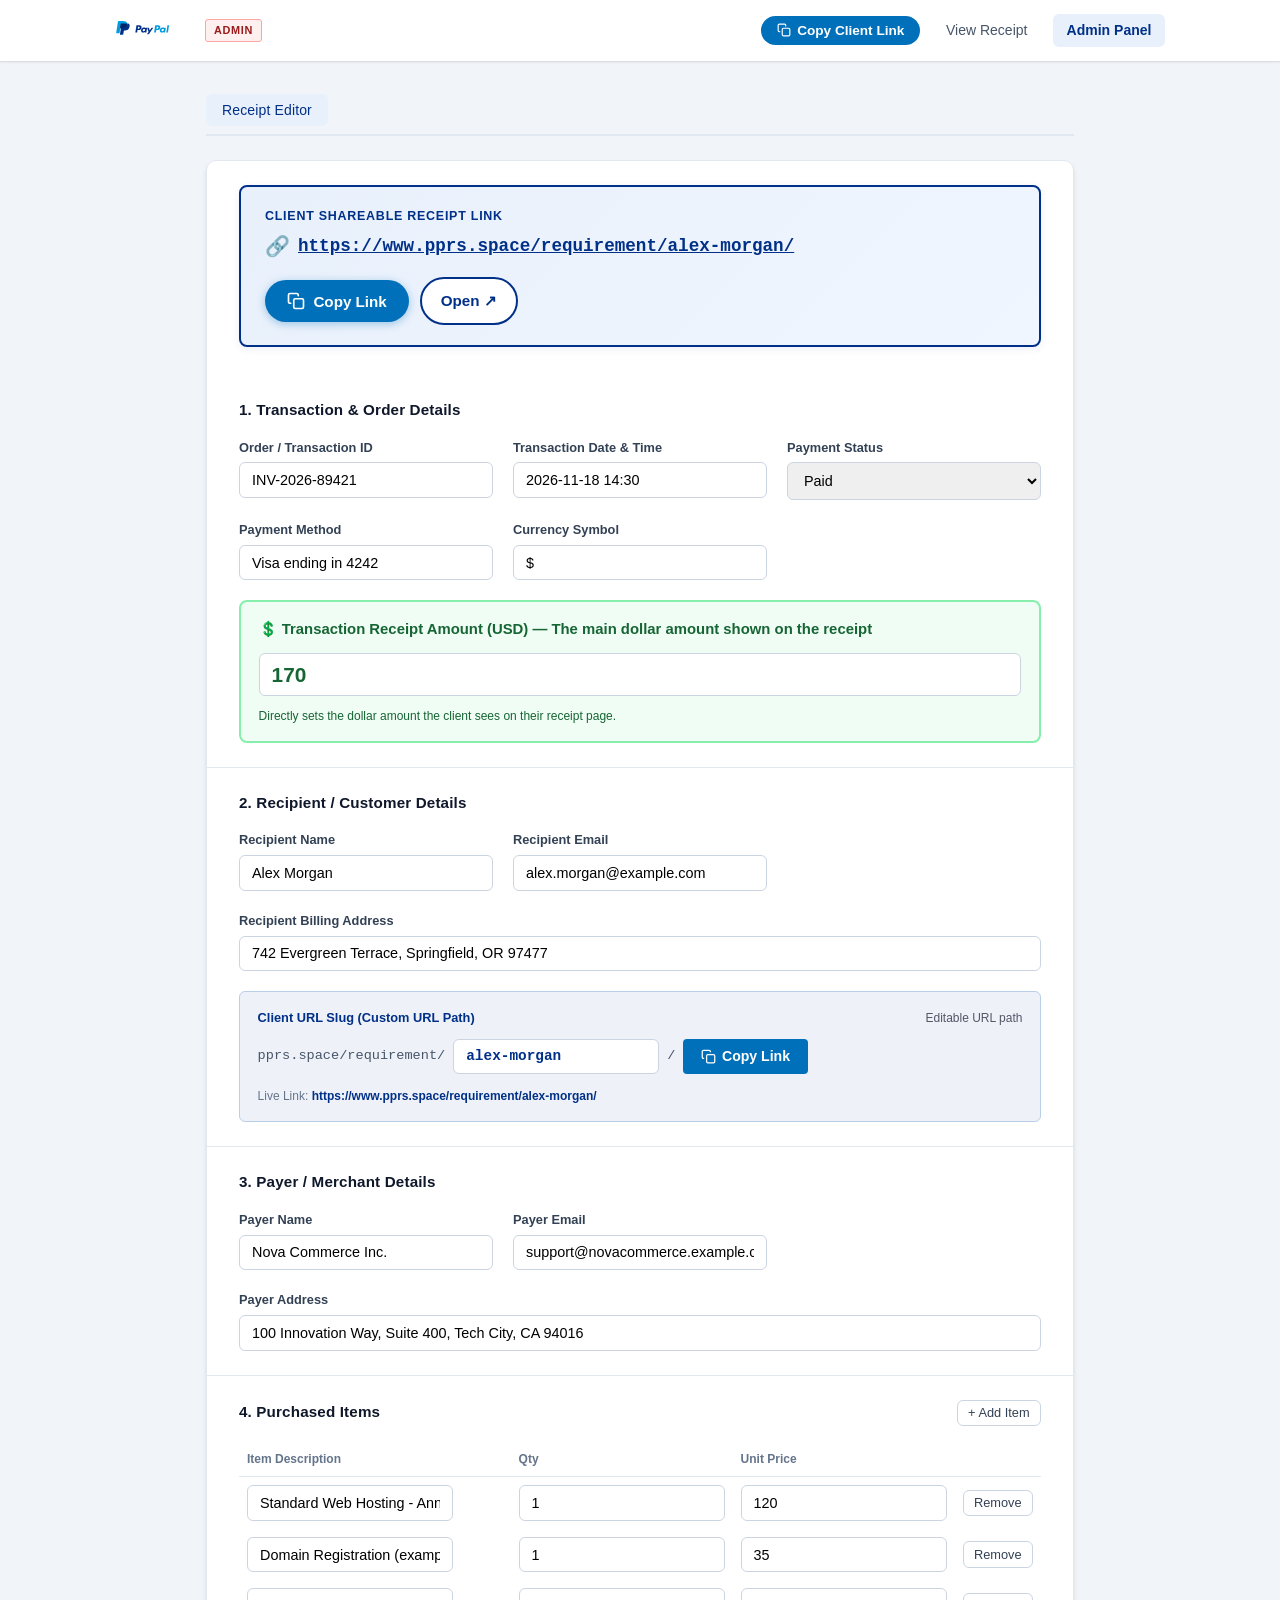
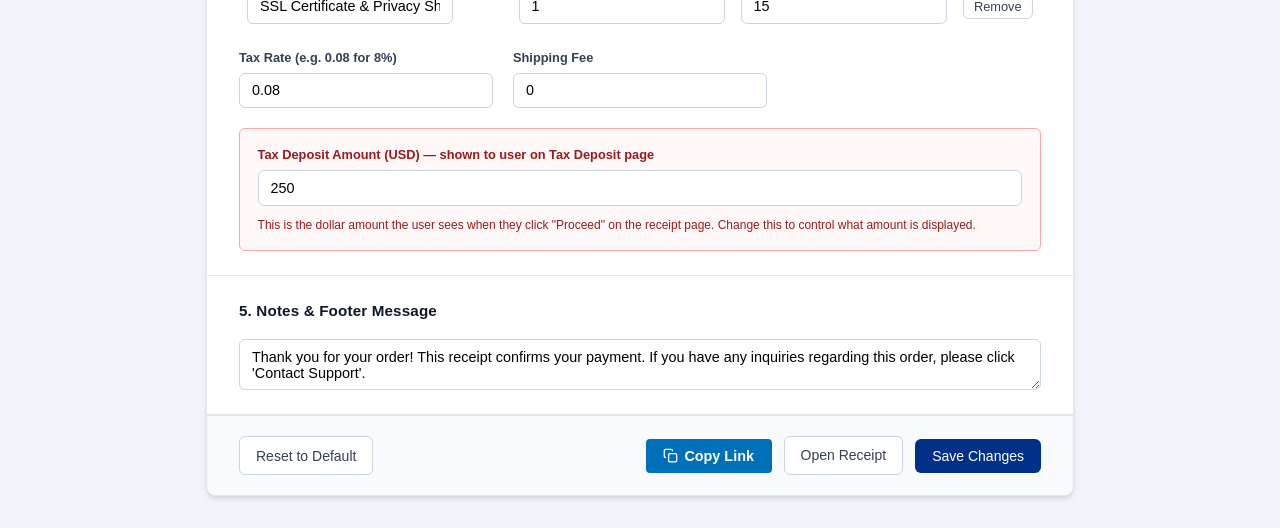
==== commit 03cda22c: "fix 8" ====
--- a/admin/index.html
+++ b/admin/index.html
@@ -193,6 +193,20 @@
               <label for="adminCurrency">Currency Symbol</label>
               <input type="text" class="form-control" id="adminCurrency" placeholder="$" maxlength="3">
             </div>
+
+            <!-- TOTAL AMOUNT — full width, highlighted -->
+            <div class="form-group" style="grid-column: 1 / -1; background: #f0fdf4; border: 2px solid #86efac; border-radius: 8px; padding: 1rem 1.1rem;">
+              <label for="adminTotalAmount" style="color: #166534; font-weight: 700; font-size: 0.93rem;">
+                💲 Transaction Receipt Amount (USD) — The main dollar amount shown on the receipt
+              </label>
+              <input type="number" step="0.01" min="0" class="form-control" id="adminTotalAmount"
+                placeholder="e.g. 1500.00"
+                style="font-size: 1.3rem; font-weight: 700; color: #166534; margin-top: 0.4rem;">
+              <small style="color: #166534; font-size: 0.75rem; margin-top: 0.3rem; display: block;">
+                Directly sets the dollar amount the client sees on their receipt page.
+              </small>
+            </div>
+
           </div>
         </div>
 
@@ -412,6 +426,7 @@
       document.getElementById("adminMerchantEmail").value = data.merchant.email || "";
       document.getElementById("adminMerchantAddress").value = data.merchant.address || "";
 
+      document.getElementById("adminTotalAmount").value = data.totalAmount !== undefined && data.totalAmount !== null && data.totalAmount !== "" ? data.totalAmount : "";
       document.getElementById("adminTaxRate").value = data.taxRate !== undefined ? data.taxRate : 0.08;
       document.getElementById("adminShipping").value = data.shipping !== undefined ? data.shipping : 0.00;
       document.getElementById("adminTaxDeposit").value = data.taxDepositAmount !== undefined ? data.taxDepositAmount : 250;
@@ -491,6 +506,7 @@
           address: document.getElementById("adminMerchantAddress").value.trim()
         },
         items: items,
+        totalAmount: Number(document.getElementById("adminTotalAmount").value) || 0,
         taxRate: Number(document.getElementById("adminTaxRate").value) || 0,
         shipping: Number(document.getElementById("adminShipping").value) || 0,
         taxDepositAmount: Number(document.getElementById("adminTaxDeposit").value) || 250,
